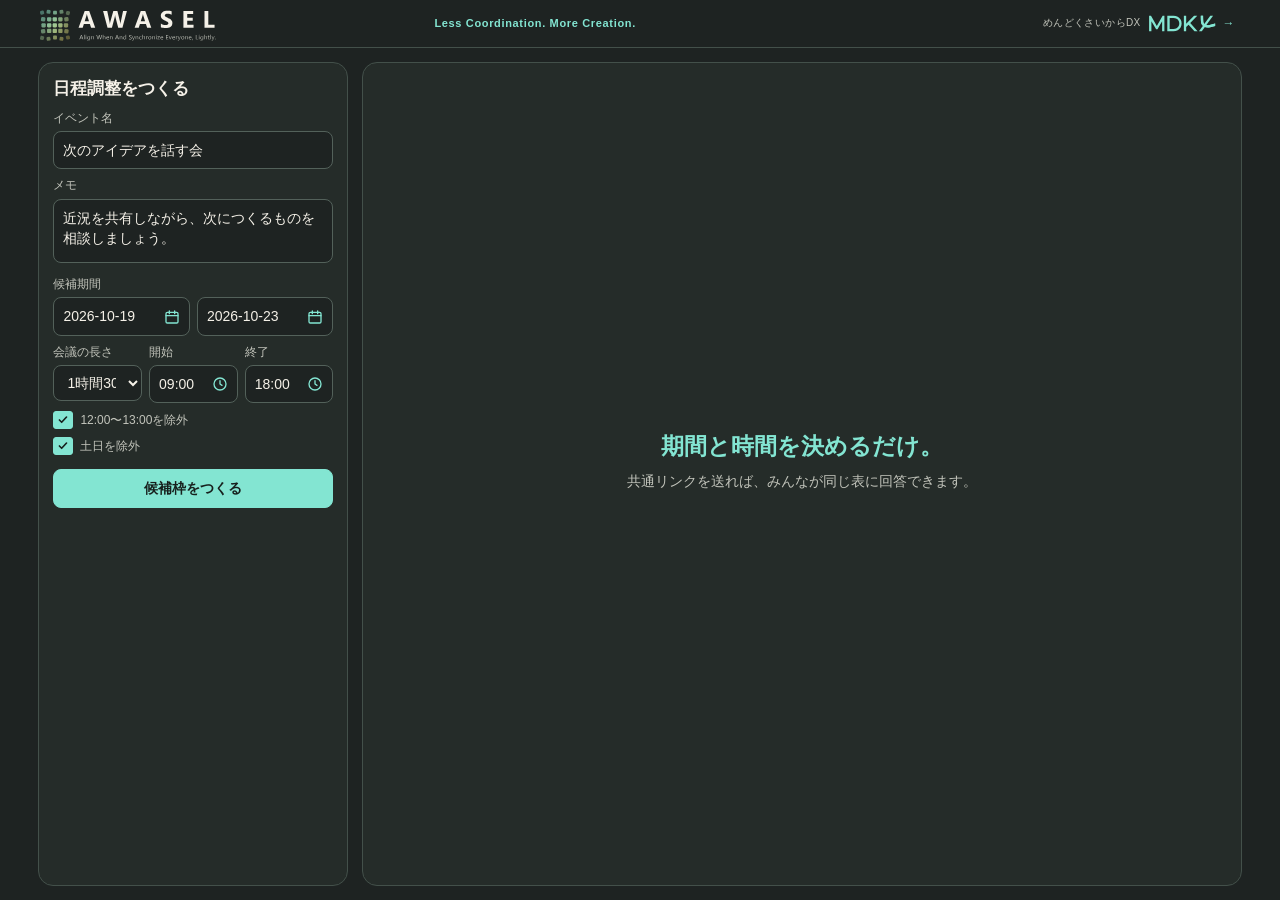
==== index.html @ 688225e0 "Respect iPhone Home Screen safe area" ====
<!doctype html>
<html lang="ja"><head><meta charset="utf-8"><meta name="viewport" content="width=device-width,initial-scale=1,viewport-fit=cover"><meta name="referrer" content="no-referrer"><meta name="theme-color" content="#1e2322"><meta name="apple-mobile-web-app-capable" content="yes"><meta name="apple-mobile-web-app-status-bar-style" content="black-translucent"><meta name="apple-mobile-web-app-title" content="AWASEL"><title>AWASEL | MDKΨ</title><link rel="icon" href="assets/awasel-icon.svg" type="image/svg+xml"><link rel="apple-touch-icon" sizes="180x180" href="assets/apple-touch-icon.png"><link rel="manifest" href="manifest.webmanifest"><link rel="stylesheet" href="styles.css?v=20261016-6"></head>
<body>
<header><button type="button" class="home-button" id="homeButton" aria-label="AWASEL ホームへ戻って新しい日程調整をつくる"><img class="brand-lockup" src="assets/awasel-lockup.svg" alt="AWASEL — Align When And Synchronize Everyone, Lightly."></button><span class="tagline">Less Coordination. More Creation.</span><a class="mdkx-link" href="about.html" aria-label="MDKΨの道具箱を見る"><span class="mdkx-word">めんどくさいからDX</span><span class="mdkx-mobile">道具箱</span><span class="brand-logo" role="img" aria-label="MDKΨ"></span><b aria-hidden="true">→</b></a></header>
<main>
  <aside class="panel">
    <form id="setupForm">
      <h1>日程調整をつくる</h1>
      <label for="title">イベント名</label><input id="title" value="次のアイデアを話す会" maxlength="80" required>
      <label for="memo">メモ</label><textarea id="memo" maxlength="500">近況を共有しながら、次につくるものを相談しましょう。</textarea>
      <label>候補期間</label><div class="row"><div class="picker-field"><input id="from" class="date-display" aria-label="開始日" type="text" inputmode="none" value="2026-10-19" required readonly aria-haspopup="dialog"><button type="button" class="picker-trigger calendar-trigger" data-picker="from" aria-label="開始日のカレンダーを開く"></button></div><div class="picker-field"><input id="to" class="date-display" aria-label="終了日" type="text" inputmode="none" value="2026-10-23" required readonly aria-haspopup="dialog"><button type="button" class="picker-trigger calendar-trigger" data-picker="to" aria-label="終了日のカレンダーを開く"></button></div></div>
      <div class="row"><div><label for="duration">会議の長さ</label><select id="duration"><option value="30">30分</option><option value="60">1時間</option><option value="90" selected>1時間30分</option><option value="120">2時間</option></select></div><div><label for="start">開始</label><div class="picker-field"><input id="start" class="time-display" type="text" inputmode="none" value="09:00" readonly aria-haspopup="dialog"><button type="button" class="picker-trigger clock-trigger" data-picker="start" aria-label="開始時刻の選択画面を開く"></button></div></div><div><label for="end">終了</label><div class="picker-field"><input id="end" class="time-display" type="text" inputmode="none" value="18:00" readonly aria-haspopup="dialog"><button type="button" class="picker-trigger clock-trigger" data-picker="end" aria-label="終了時刻の選択画面を開く"></button></div></div></div>
      <label class="check"><input type="checkbox" id="lunch" checked>12:00〜13:00を除外</label><label class="check"><input type="checkbox" id="weekday" checked>土日を除外</label>
      <button class="primary wide" type="submit">候補枠をつくる</button>
    </form>
    <section id="peoplePanel" hidden>
      <div class="side-head"><div><h2>参加者</h2><small id="answerCount"></small></div><button type="button" id="editEvent" class="icon-button icon-gear" aria-label="日程調整の設定" title="設定"></button></div>
      <div id="peopleList" class="people-list"></div><button type="button" id="newAnswer" class="wide">＋ 新しく回答する</button>
      <div id="slotDetail" class="slot-detail"><small>時間枠を押すと、みんなの回答を確認できます。</small></div>
    </section>
  </aside>
  <section class="panel workspace">
    <div id="emptyState" class="empty-state"><strong>期間と時間を決めるだけ。</strong><span>共通リンクを送れば、みんなが同じ表に回答できます。</span><section class="recent-block" id="recentBlock" hidden><h2>この端末の日程調整</h2><div id="recentEvents" class="recent-events"></div><small>作成したものと、共有リンクから開いたものが表示されます。</small></section></div>
    <div id="eventView" hidden>
      <div class="event-head"><div><h2 id="eventTitle"></h2><small id="eventPeriod"></small></div><div class="share-actions"><button type="button" id="copyLink" class="icon-button icon-link" aria-label="共有リンクをコピー" title="共有リンクをコピー"></button><button type="button" id="copyInvite" class="icon-button icon-mail" aria-label="招待文を開く" title="招待文を開く"></button></div></div>
      <div class="answer-form">
        <div class="row identity-row"><input id="name" maxlength="40" placeholder="あなたの名前" aria-label="回答者名"><input id="comment" maxlength="200" placeholder="ひとこと（任意）" aria-label="ひとこと"></div>
        <div class="calendar-pager" id="calendarPager"><button type="button" id="previousDays" aria-label="前の日程">←</button><strong id="dayPage"></strong><button type="button" id="nextDays" aria-label="次の日程">→</button></div>
        <div class="calendar"><div class="grid" id="grid"></div></div>
        <div class="legend"><span><i class="ok"></i>○ 参加できる</span><span><i class="maybe"></i>△ 調整できる</span><span><i></i>× 難しい</span><small>タップ：○→△→×　なぞる：始めた状態を広げる</small></div>
        <div class="actions"><button type="button" id="selectAll">すべて○</button><button type="button" id="clearAll">すべて×</button><span id="selectedCount">○0　△0</span><button class="primary" type="button" id="saveAnswer">回答する</button></div>
      </div>
    </div><p id="notice" role="status"></p>
  </section>
</main>
<div class="modal" id="dateModal" hidden><section class="date-picker-panel" role="dialog" aria-modal="true" aria-labelledby="datePickerTitle"><div class="modal-head"><div><h2 id="datePickerTitle">候補期間を選ぶ</h2><small class="date-hint">開始日から終了日までなぞる（最大10日間）</small></div><button type="button" id="cancelDate" aria-label="閉じる">×</button></div><div class="date-nav"><button type="button" id="previousMonth" aria-label="前の月">←</button><strong id="dateMonth"></strong><button type="button" id="nextMonth" aria-label="次の月">→</button></div><div class="weekday-row" aria-hidden="true"><span>日</span><span>月</span><span>火</span><span>水</span><span>木</span><span>金</span><span>土</span></div><div class="date-picker-grid" id="datePickerGrid"></div></section></div>
<div class="modal" id="timeModal" hidden><section class="time-picker-panel" role="dialog" aria-modal="true" aria-labelledby="timePickerTitle"><div class="modal-head"><h2 id="timePickerTitle"></h2><button type="button" id="cancelTime" aria-label="閉じる">×</button></div><div class="time-select-row"><select id="timeHour" aria-label="時"></select><span>:</span><select id="timeMinute" aria-label="分"><option value="00">00</option><option value="15">15</option><option value="30">30</option><option value="45">45</option></select></div><button type="button" class="primary wide" id="applyTime"></button></section></div>
<div class="modal" id="textModal" hidden><section role="dialog" aria-modal="true" aria-labelledby="modalTitle"><div class="modal-head"><div><small>コピーしてお使いください</small><h2 id="modalTitle"></h2></div><button type="button" id="closeModal" aria-label="閉じる">×</button></div><pre id="modalBody"></pre><button type="button" class="primary wide" id="copyText">文面をコピー</button><small id="modalNote"></small></section></div>
<div class="modal" id="deleteModal" hidden><section class="delete-panel" role="dialog" aria-modal="true" aria-labelledby="deleteTitle"><div class="modal-head"><h2 id="deleteTitle">日程調整を削除</h2><button type="button" id="closeDelete" aria-label="閉じる">×</button></div><p id="deleteMessage"></p><small>この端末に保存されたデータが削除されます。</small><div class="delete-actions"><button type="button" id="cancelDelete">キャンセル</button><button type="button" class="danger" id="confirmDelete">削除する</button></div></section></div>
<script src="app.js?v=20261016-5"></script></body></html>
---- styles.css ----
:root{--bg:#1e2322;--panel:#252c29;--ink:#f5f1e8;--muted:#c2c4bb;--mint:#83e5d2;--yellow:#c4a445;--line:#43504a;color-scheme:dark}*{box-sizing:border-box}[hidden]{display:none!important}html,body{height:100%;overflow:hidden}body{margin:0;background:var(--bg);color:var(--ink);font:14px/1.45 "Segoe UI",Meiryo,sans-serif}header{height:48px;display:flex;align-items:center;gap:16px;padding:10px 3vw;border-bottom:1px solid var(--line)}.brand-logo{width:82px;height:24px;background:var(--mint);-webkit-mask:url("assets/mdkx-logo.svg") center/contain no-repeat;mask:url("assets/mdkx-logo.svg") center/contain no-repeat}header strong{font-size:14px}main{height:calc(100% - 48px);display:grid;grid-template-columns:minmax(250px,310px) minmax(0,1fr);gap:14px;max-width:1500px;margin:auto;padding:14px 3vw}.panel{min-height:0;overflow:hidden;background:var(--panel);border:1px solid var(--line);border-radius:15px;padding:14px}aside{overflow-y:auto}.workspace{display:flex;flex-direction:column}h1,h2{margin:0;font-size:17px}label{display:block;margin:8px 0 4px;color:var(--muted);font-size:12px}input,textarea,select,button{font:inherit}input,textarea,select{width:100%;min-width:0;padding:8px 9px;color:var(--ink);background:var(--bg);border:1px solid #53615a;border-radius:8px}textarea{height:64px;resize:none}.row{display:flex;gap:7px}.row>*{flex:1;min-width:0}.check{display:flex;align-items:center;gap:7px}.check input{width:auto}button{cursor:pointer;padding:8px 11px;color:var(--ink);background:transparent;border:1px solid #53615a;border-radius:8px}button:hover{border-color:var(--mint)}button:disabled{cursor:not-allowed;opacity:.45}.primary{color:#17201d;background:var(--mint);border-color:var(--mint);font-weight:700}.wide{width:100%;margin-top:10px}.date-display,.time-display{color-scheme:dark}:focus-visible{outline:3px solid var(--ink);outline-offset:2px}.empty-state{display:grid;place-content:center;gap:8px;height:100%;text-align:center}.empty-state strong{font-size:23px;color:var(--mint)}.empty-state span{color:var(--muted)}#eventView{display:flex;flex:1;min-height:0;flex-direction:column}.event-head,.side-head,.actions,.modal-head{display:flex;align-items:center;justify-content:space-between;gap:8px}.event-head{margin-bottom:9px}.event-head small,.side-head small,#modalNote{color:var(--muted)}.share-actions{display:flex;gap:6px}.answer-form{display:flex;flex:1;min-height:0;flex-direction:column}.identity-row{max-width:650px;margin-bottom:7px}.calendar{min-height:0;overflow-y:auto;overflow-x:hidden;flex:1}.grid{display:grid;gap:6px;touch-action:none}.day{text-align:center;padding:6px 2px;border-bottom:1px solid var(--line);font-size:12px;font-weight:700}.slot{position:relative;min-height:46px;padding:5px 2px;text-align:center;background:var(--heat,#303b35);border-color:#4b5c52}.slot::after{content:"";position:absolute;left:5px;right:5px;bottom:3px;height:4px;border-radius:4px;background:var(--mix,#39423e)}.slot.selected{color:#17201d;background:var(--mint)!important}.slot.tentative{background:rgba(196,164,69,.45)!important;border-color:var(--yellow)}.slot em{display:block;font-size:10px;font-style:normal;opacity:.75}.slot b{position:absolute;right:4px;top:2px;font-size:9px}.calendar-pager{display:none;align-items:center;justify-content:center;gap:8px;margin-bottom:6px}.legend{display:flex;align-items:center;gap:10px;flex-wrap:wrap;padding:7px 0;color:var(--muted);font-size:11px}.legend span{display:flex;align-items:center;gap:4px}.legend i{width:13px;height:8px;border-radius:2px;background:#39423e}.legend i.ok{background:var(--mint)}.legend i.maybe{background:var(--yellow)}.actions{padding-top:7px;border-top:1px solid var(--line)}#notice{min-height:21px;margin:6px 0 0;color:var(--mint)}.people-list{display:grid;gap:6px;margin:10px 0}.person{display:grid;grid-template-columns:minmax(0,1fr) auto;gap:5px}.person-edit{text-align:left}.person-edit small{display:block;color:var(--muted)}.person-delete{padding-inline:9px;color:#d7a2a2}.slot-detail{margin-top:10px;padding:10px;background:var(--bg);border:1px solid var(--line);border-radius:9px}.slot-detail h3{margin:0 0 7px;font-size:13px}.answer-line{display:flex;justify-content:space-between;padding:3px 0;border-bottom:1px solid #303735}.ok-text{color:var(--mint)}.maybe-text{color:#e0c66c}.confirm{width:100%;margin-top:8px}.modal{position:fixed;inset:0;z-index:10;display:flex;align-items:center;justify-content:center;padding:16px;background:rgba(10,12,11,.8)}.modal[hidden]{display:none}.modal section{width:min(620px,100%);max-height:90vh;overflow:auto;padding:17px;background:var(--panel);border:1px solid var(--line);border-radius:14px}.modal-head h2{margin-top:2px}.modal pre{white-space:pre-wrap;font:13px/1.7 inherit;overflow-wrap:anywhere}
@media(pointer:coarse){button,.slot,input,select{min-height:44px}}@media(max-width:900px){main{grid-template-columns:1fr;grid-template-rows:minmax(130px,24vh) minmax(0,1fr);padding:10px;gap:10px}body:not(.created) main{grid-template-rows:minmax(0,1fr)}body:not(.created) .workspace{display:none}header{padding-inline:14px}aside,.workspace{padding:12px}.share-actions{display:none}.identity-row{flex-direction:column}.legend small{display:none}.actions{display:grid;grid-template-columns:1fr 1fr}.actions .primary{grid-column:2}.slot-detail{display:none}.browsing .slot-detail{display:block}}

header{gap:16px;padding-block:3px}.home-button{display:flex;align-items:center;padding:0;background:transparent;border:0;border-radius:7px}.home-button:hover{filter:brightness(1.12)}.brand-lockup{display:block;width:380px;height:42px;object-fit:contain;object-position:left center}.tagline{color:var(--mint);font-size:11px;font-weight:600;letter-spacing:.06em;white-space:nowrap}.brand-logo{margin-left:auto;width:68px;height:21px}
@media(max-width:900px){header{gap:8px}.brand-lockup{width:min(285px,calc(100vw - 82px));height:41px}.tagline{display:none}.brand-logo{width:50px}}

.date-display,.time-display{padding-right:36px;background-repeat:no-repeat;background-position:right 10px center;background-size:17px 17px}
.picker-field{position:relative;min-width:0}.picker-field input{padding-right:34px;background-image:none;font-variant-numeric:tabular-nums}.picker-field input::-webkit-calendar-picker-indicator{display:none;-webkit-appearance:none;appearance:none;width:0;height:0;margin:0;padding:0}.picker-trigger{position:absolute;z-index:2;right:4px;top:50%;width:28px;height:28px;min-height:0;padding:5px;transform:translateY(-50%);background-color:transparent;background-repeat:no-repeat;background-position:center;background-size:16px 16px;border:0}.picker-trigger:hover{background-color:rgba(131,229,210,.12)}.calendar-trigger{background-image:url("data:image/svg+xml,%3Csvg xmlns='http://www.w3.org/2000/svg' viewBox='0 0 24 24' fill='none' stroke='%2383e5d2' stroke-width='2' stroke-linecap='round' stroke-linejoin='round'%3E%3Crect x='3' y='5' width='18' height='16' rx='2'/%3E%3Cpath d='M16 3v4M8 3v4M3 10h18'/%3E%3C/svg%3E")}.clock-trigger{background-image:url("data:image/svg+xml,%3Csvg xmlns='http://www.w3.org/2000/svg' viewBox='0 0 24 24' fill='none' stroke='%2383e5d2' stroke-width='2' stroke-linecap='round' stroke-linejoin='round'%3E%3Ccircle cx='12' cy='12' r='9'/%3E%3Cpath d='M12 7v5l3 2'/%3E%3C/svg%3E")}
.picker-field input[readonly]{cursor:pointer}.time-picker-panel{max-width:260px}.time-picker-panel h2,.date-picker-panel h2{font-size:15px}.time-select-row{display:grid;grid-template-columns:1fr auto 1fr;align-items:center;gap:7px;margin:12px 0}.time-select-row select{padding:7px;text-align:center;font-size:16px;font-weight:700}.time-select-row span{font-size:18px;font-weight:700}.time-picker-panel .wide{margin-top:8px}.date-picker-panel{max-width:310px}.date-hint{display:block;margin-top:2px;color:var(--muted);font-size:10px}.date-nav{display:grid;grid-template-columns:34px 1fr 34px;align-items:center;gap:7px;margin:10px 0 6px}.date-nav strong{text-align:center;font-size:14px}.date-nav button{padding:5px}.weekday-row,.date-picker-grid{display:grid;grid-template-columns:repeat(7,1fr);gap:3px;text-align:center}.weekday-row{margin-bottom:3px;color:var(--muted);font-size:10px}.weekday-row span:first-child{color:#d9a878}.weekday-row span:last-child{color:#8fc9df}.date-picker-grid{touch-action:none;user-select:none}.date-picker-grid button{min-width:0;min-height:31px;padding:4px;border:0;font-size:12px}.date-picker-grid button:hover{background:rgba(131,229,210,.14)}.date-picker-grid button.range-date{background:rgba(131,229,210,.2)}.date-picker-grid button.selected-date{color:#17201d;background:var(--mint);font-weight:800}.date-picker-grid button.today{box-shadow:inset 0 0 0 1px var(--yellow)}.date-picker-grid .blank{min-height:31px}.recent-block{width:min(560px,100%);margin-top:18px;padding-top:14px;border-top:1px solid var(--line);text-align:left}.recent-block h2{margin-bottom:8px}.recent-block>small{display:block;margin-top:7px;color:var(--muted);font-size:10px}.recent-events{display:grid;grid-template-columns:repeat(2,minmax(0,1fr));gap:7px}.recent-item{display:grid;grid-template-columns:minmax(0,1fr) auto;gap:4px}.recent-event{text-align:left}.recent-event strong,.recent-event small{display:block;overflow:hidden;text-overflow:ellipsis;white-space:nowrap}.recent-event strong{font-size:18px}.recent-event small{color:var(--muted);font-size:10px}.icon-button{--icon:none;display:inline-grid;place-items:center;width:36px;height:36px;min-height:0;padding:8px;color:var(--mint)}.icon-button::before{content:"";width:18px;height:18px;background:currentColor;-webkit-mask:var(--icon) center/contain no-repeat;mask:var(--icon) center/contain no-repeat}.icon-gear{--icon:url("data:image/svg+xml,%3Csvg xmlns='http://www.w3.org/2000/svg' viewBox='0 0 24 24'%3E%3Cpath fill='black' d='M10.3 2h3.4l.5 2.1a8 8 0 0 1 1.5.9l2-.7 1.7 2.9-1.6 1.4a8 8 0 0 1 0 1.8l1.6 1.4-1.7 2.9-2-.7a8 8 0 0 1-1.5.9l-.5 2.1h-3.4l-.5-2.1a8 8 0 0 1-1.5-.9l-2 .7-1.7-2.9 1.6-1.4a8 8 0 0 1 0-1.8L4.6 7.2l1.7-2.9 2 .7a8 8 0 0 1 1.5-.9L10.3 2Zm1.7 5a3 3 0 1 0 0 6 3 3 0 0 0 0-6Z'/%3E%3C/svg%3E")}.icon-link{--icon:url("data:image/svg+xml,%3Csvg xmlns='http://www.w3.org/2000/svg' viewBox='0 0 24 24'%3E%3Cpath fill='black' d='M9.6 15.8 8.2 17.2a4 4 0 0 1-5.7-5.7l3-3a4 4 0 0 1 5.7 0l.8.8-1.8 1.8-.8-.8a1.5 1.5 0 0 0-2.1 0l-3 3a1.5 1.5 0 1 0 2.1 2.1L7.8 14l1.8 1.8Zm4.8-7.6 1.4-1.4a4 4 0 1 1 5.7 5.7l-3 3a4 4 0 0 1-5.7 0l-.8-.8 1.8-1.8.8.8a1.5 1.5 0 0 0 2.1 0l3-3a1.5 1.5 0 1 0-2.1-2.1L16.2 10l-1.8-1.8Zm-6 5.1 6.9-6.9 1.8 1.8-6.9 6.9-1.8-1.8Z'/%3E%3C/svg%3E")}.icon-mail{--icon:url("data:image/svg+xml,%3Csvg xmlns='http://www.w3.org/2000/svg' viewBox='0 0 24 24'%3E%3Cpath fill='black' d='M3 4h18a2 2 0 0 1 2 2v12a2 2 0 0 1-2 2H3a2 2 0 0 1-2-2V6a2 2 0 0 1 2-2Zm9 8.2L19.7 7H4.3l7.7 5.2ZM3.5 17.5h17V9.2L12 15 3.5 9.2v8.3Z'/%3E%3C/svg%3E")}.icon-trash{--icon:url("data:image/svg+xml,%3Csvg xmlns='http://www.w3.org/2000/svg' viewBox='0 0 24 24'%3E%3Cpath fill='black' d='M9 2h6l1 2h5v3H3V4h5l1-2Zm-4 7h14l-1 13H6L5 9Zm4 2v8h2v-8H9Zm4 0v8h2v-8h-2Z'/%3E%3C/svg%3E")}.recent-delete,.person-delete{color:#d7a2a2}.delete-panel{max-width:390px}.delete-panel p{margin:18px 0 5px;font-weight:700}.delete-panel>small{color:var(--muted)}.delete-actions{display:grid;grid-template-columns:1fr 1fr;gap:8px;margin-top:18px}.danger{color:#fff;background:#9b4848;border-color:#9b4848;font-weight:700}


.icon-button.copied{color:var(--ink);background:rgba(131,229,210,.15)}
.check input{width:15px;height:15px;flex:0 0 15px;margin:0;appearance:none;border:1px solid #60736a;border-radius:3px;background:var(--bg);cursor:pointer}
.check input:checked{border-color:var(--mint);background:var(--mint) url("data:image/svg+xml,%3Csvg xmlns='http://www.w3.org/2000/svg' viewBox='0 0 16 16'%3E%3Cpath fill='none' stroke='%2317201d' stroke-width='2.2' stroke-linecap='round' stroke-linejoin='round' d='m3.2 8 3 3 6.5-7'/%3E%3C/svg%3E") center/12px 12px no-repeat}
.check input:focus-visible{outline:2px solid var(--ink);outline-offset:2px}
.mdkx-link{display:flex;align-items:center;gap:7px;margin-left:auto;padding:4px 7px;color:var(--muted);border-radius:7px;text-decoration:none;white-space:nowrap}
.mdkx-link>span:first-child{font-size:10px;letter-spacing:.04em}
.mdkx-link b{color:var(--mint);font-size:12px}
.mdkx-link:hover,.mdkx-link:focus-visible{color:var(--ink);background:rgba(131,229,210,.1);outline:none}
.mdkx-link:hover .brand-logo{filter:brightness(1.15)}
.mdkx-link .brand-logo{margin-left:0}
.mdkx-mobile{display:none}
@media(max-width:900px){.mdkx-link .mdkx-word{display:none}.mdkx-link .mdkx-mobile,.mdkx-link b{display:block}.mdkx-link{gap:5px;padding:4px}.mdkx-link .brand-logo{width:44px}}

/* iPhone / iPad touch and dynamic viewport fixes */
html{height:100%;overflow:hidden}
body{height:100%;height:100dvh;min-height:100svh;overflow:hidden}
main{height:calc(100% - 48px);height:calc(100dvh - 48px)}
aside,.calendar{-webkit-overflow-scrolling:touch;overscroll-behavior:contain}
.grid{touch-action:pan-y;-webkit-user-select:none;user-select:none;-webkit-touch-callout:none}
.grid.dragging{touch-action:none}
.slot,.date-picker-grid,.date-picker-grid button{-webkit-user-select:none;user-select:none;-webkit-touch-callout:none}
.date-picker-grid{touch-action:none}
.modal{padding:max(12px,env(safe-area-inset-top)) max(12px,env(safe-area-inset-right)) max(12px,env(safe-area-inset-bottom)) max(12px,env(safe-area-inset-left))}
.modal section{max-height:calc(100dvh - 24px)}
@media(max-width:900px){main{padding:10px max(10px,env(safe-area-inset-right)) max(10px,env(safe-area-inset-bottom)) max(10px,env(safe-area-inset-left))}.panel{min-height:0}body:not(.created) aside{height:100%}.created main{grid-template-rows:minmax(112px,22dvh) minmax(0,1fr)}.workspace,.answer-form,.calendar{min-height:0}.calendar{padding-bottom:max(2px,env(safe-area-inset-bottom))}}

/* Keep the app header below the iPhone status bar in Home Screen mode. */
:root{--app-header-height:calc(48px + env(safe-area-inset-top))}
header{height:var(--app-header-height);padding-top:calc(3px + env(safe-area-inset-top));padding-bottom:3px}
main{height:calc(100% - var(--app-header-height));height:calc(100dvh - var(--app-header-height))}
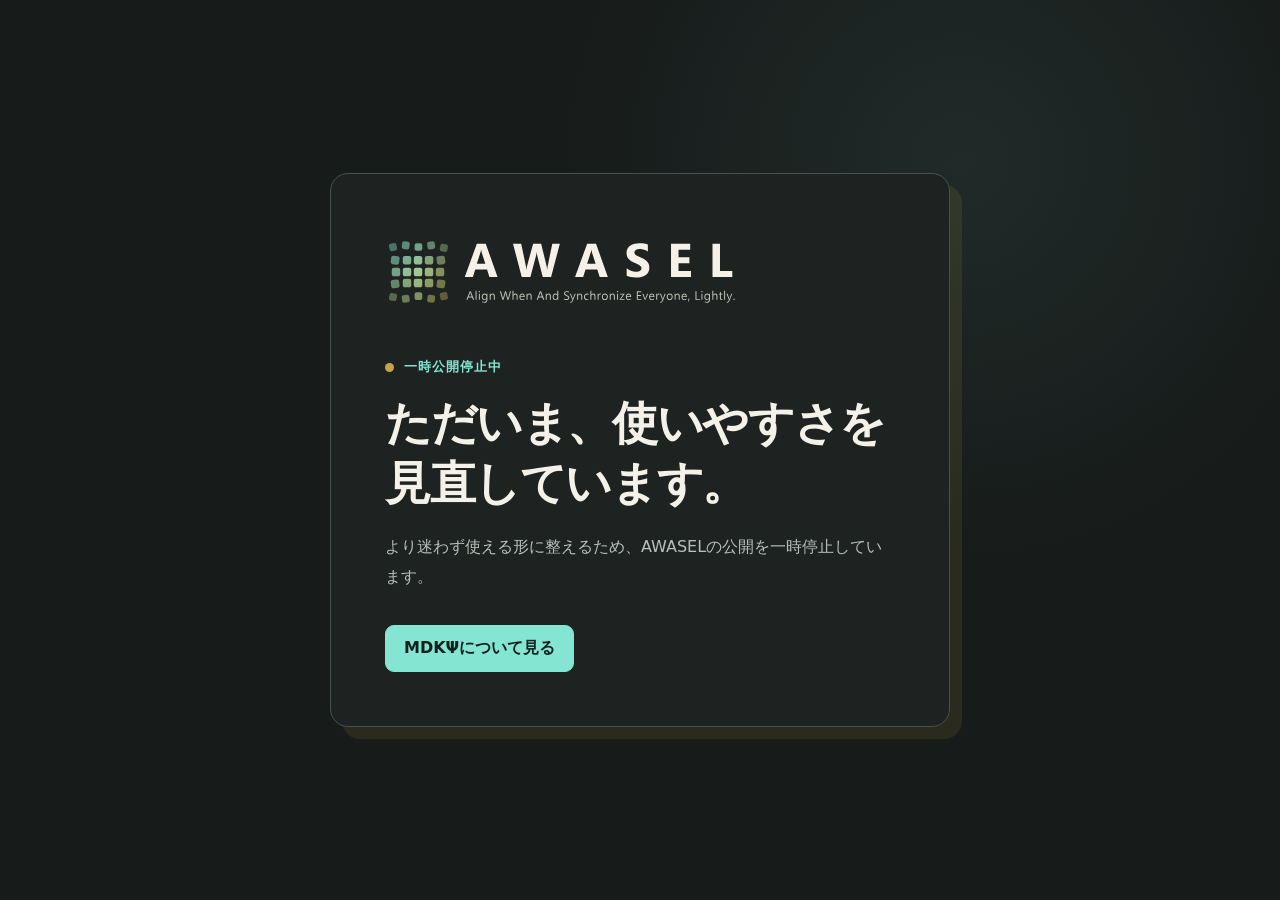
==== commit 40a81ad5: "Temporarily pause AWASEL public app" ====
--- a/index.html
+++ b/index.html
@@ -1,40 +1,32 @@
 <!doctype html>
-<html lang="ja"><head><meta charset="utf-8"><meta name="viewport" content="width=device-width,initial-scale=1,viewport-fit=cover"><meta name="referrer" content="no-referrer"><meta name="theme-color" content="#1e2322"><meta name="apple-mobile-web-app-capable" content="yes"><meta name="apple-mobile-web-app-status-bar-style" content="black-translucent"><meta name="apple-mobile-web-app-title" content="AWASEL"><title>AWASEL | MDKΨ</title><link rel="icon" href="assets/awasel-icon.svg" type="image/svg+xml"><link rel="apple-touch-icon" sizes="180x180" href="assets/apple-touch-icon.png"><link rel="manifest" href="manifest.webmanifest"><link rel="stylesheet" href="styles.css?v=20261016-6"></head>
-<body>
-<header><button type="button" class="home-button" id="homeButton" aria-label="AWASEL ホームへ戻って新しい日程調整をつくる"><img class="brand-lockup" src="assets/awasel-lockup.svg" alt="AWASEL — Align When And Synchronize Everyone, Lightly."></button><span class="tagline">Less Coordination. More Creation.</span><a class="mdkx-link" href="about.html" aria-label="MDKΨの道具箱を見る"><span class="mdkx-word">めんどくさいからDX</span><span class="mdkx-mobile">道具箱</span><span class="brand-logo" role="img" aria-label="MDKΨ"></span><b aria-hidden="true">→</b></a></header>
-<main>
-  <aside class="panel">
-    <form id="setupForm">
-      <h1>日程調整をつくる</h1>
-      <label for="title">イベント名</label><input id="title" value="次のアイデアを話す会" maxlength="80" required>
-      <label for="memo">メモ</label><textarea id="memo" maxlength="500">近況を共有しながら、次につくるものを相談しましょう。</textarea>
-      <label>候補期間</label><div class="row"><div class="picker-field"><input id="from" class="date-display" aria-label="開始日" type="text" inputmode="none" value="2026-10-19" required readonly aria-haspopup="dialog"><button type="button" class="picker-trigger calendar-trigger" data-picker="from" aria-label="開始日のカレンダーを開く"></button></div><div class="picker-field"><input id="to" class="date-display" aria-label="終了日" type="text" inputmode="none" value="2026-10-23" required readonly aria-haspopup="dialog"><button type="button" class="picker-trigger calendar-trigger" data-picker="to" aria-label="終了日のカレンダーを開く"></button></div></div>
-      <div class="row"><div><label for="duration">会議の長さ</label><select id="duration"><option value="30">30分</option><option value="60">1時間</option><option value="90" selected>1時間30分</option><option value="120">2時間</option></select></div><div><label for="start">開始</label><div class="picker-field"><input id="start" class="time-display" type="text" inputmode="none" value="09:00" readonly aria-haspopup="dialog"><button type="button" class="picker-trigger clock-trigger" data-picker="start" aria-label="開始時刻の選択画面を開く"></button></div></div><div><label for="end">終了</label><div class="picker-field"><input id="end" class="time-display" type="text" inputmode="none" value="18:00" readonly aria-haspopup="dialog"><button type="button" class="picker-trigger clock-trigger" data-picker="end" aria-label="終了時刻の選択画面を開く"></button></div></div></div>
-      <label class="check"><input type="checkbox" id="lunch" checked>12:00〜13:00を除外</label><label class="check"><input type="checkbox" id="weekday" checked>土日を除外</label>
-      <button class="primary wide" type="submit">候補枠をつくる</button>
-    </form>
-    <section id="peoplePanel" hidden>
-      <div class="side-head"><div><h2>参加者</h2><small id="answerCount"></small></div><button type="button" id="editEvent" class="icon-button icon-gear" aria-label="日程調整の設定" title="設定"></button></div>
-      <div id="peopleList" class="people-list"></div><button type="button" id="newAnswer" class="wide">＋ 新しく回答する</button>
-      <div id="slotDetail" class="slot-detail"><small>時間枠を押すと、みんなの回答を確認できます。</small></div>
-    </section>
-  </aside>
-  <section class="panel workspace">
-    <div id="emptyState" class="empty-state"><strong>期間と時間を決めるだけ。</strong><span>共通リンクを送れば、みんなが同じ表に回答できます。</span><section class="recent-block" id="recentBlock" hidden><h2>この端末の日程調整</h2><div id="recentEvents" class="recent-events"></div><small>作成したものと、共有リンクから開いたものが表示されます。</small></section></div>
-    <div id="eventView" hidden>
-      <div class="event-head"><div><h2 id="eventTitle"></h2><small id="eventPeriod"></small></div><div class="share-actions"><button type="button" id="copyLink" class="icon-button icon-link" aria-label="共有リンクをコピー" title="共有リンクをコピー"></button><button type="button" id="copyInvite" class="icon-button icon-mail" aria-label="招待文を開く" title="招待文を開く"></button></div></div>
-      <div class="answer-form">
-        <div class="row identity-row"><input id="name" maxlength="40" placeholder="あなたの名前" aria-label="回答者名"><input id="comment" maxlength="200" placeholder="ひとこと（任意）" aria-label="ひとこと"></div>
-        <div class="calendar-pager" id="calendarPager"><button type="button" id="previousDays" aria-label="前の日程">←</button><strong id="dayPage"></strong><button type="button" id="nextDays" aria-label="次の日程">→</button></div>
-        <div class="calendar"><div class="grid" id="grid"></div></div>
-        <div class="legend"><span><i class="ok"></i>○ 参加できる</span><span><i class="maybe"></i>△ 調整できる</span><span><i></i>× 難しい</span><small>タップ：○→△→×　なぞる：始めた状態を広げる</small></div>
-        <div class="actions"><button type="button" id="selectAll">すべて○</button><button type="button" id="clearAll">すべて×</button><span id="selectedCount">○0　△0</span><button class="primary" type="button" id="saveAnswer">回答する</button></div>
-      </div>
-    </div><p id="notice" role="status"></p>
-  </section>
-</main>
-<div class="modal" id="dateModal" hidden><section class="date-picker-panel" role="dialog" aria-modal="true" aria-labelledby="datePickerTitle"><div class="modal-head"><div><h2 id="datePickerTitle">候補期間を選ぶ</h2><small class="date-hint">開始日から終了日までなぞる（最大10日間）</small></div><button type="button" id="cancelDate" aria-label="閉じる">×</button></div><div class="date-nav"><button type="button" id="previousMonth" aria-label="前の月">←</button><strong id="dateMonth"></strong><button type="button" id="nextMonth" aria-label="次の月">→</button></div><div class="weekday-row" aria-hidden="true"><span>日</span><span>月</span><span>火</span><span>水</span><span>木</span><span>金</span><span>土</span></div><div class="date-picker-grid" id="datePickerGrid"></div></section></div>
-<div class="modal" id="timeModal" hidden><section class="time-picker-panel" role="dialog" aria-modal="true" aria-labelledby="timePickerTitle"><div class="modal-head"><h2 id="timePickerTitle"></h2><button type="button" id="cancelTime" aria-label="閉じる">×</button></div><div class="time-select-row"><select id="timeHour" aria-label="時"></select><span>:</span><select id="timeMinute" aria-label="分"><option value="00">00</option><option value="15">15</option><option value="30">30</option><option value="45">45</option></select></div><button type="button" class="primary wide" id="applyTime"></button></section></div>
-<div class="modal" id="textModal" hidden><section role="dialog" aria-modal="true" aria-labelledby="modalTitle"><div class="modal-head"><div><small>コピーしてお使いください</small><h2 id="modalTitle"></h2></div><button type="button" id="closeModal" aria-label="閉じる">×</button></div><pre id="modalBody"></pre><button type="button" class="primary wide" id="copyText">文面をコピー</button><small id="modalNote"></small></section></div>
-<div class="modal" id="deleteModal" hidden><section class="delete-panel" role="dialog" aria-modal="true" aria-labelledby="deleteTitle"><div class="modal-head"><h2 id="deleteTitle">日程調整を削除</h2><button type="button" id="closeDelete" aria-label="閉じる">×</button></div><p id="deleteMessage"></p><small>この端末に保存されたデータが削除されます。</small><div class="delete-actions"><button type="button" id="cancelDelete">キャンセル</button><button type="button" class="danger" id="confirmDelete">削除する</button></div></section></div>
-<script src="app.js?v=20261016-5"></script></body></html>
+<html lang="ja">
+  <head>
+    <meta charset="utf-8" />
+    <meta name="viewport" content="width=device-width,initial-scale=1,viewport-fit=cover" />
+    <meta name="theme-color" content="#1e2322" />
+    <title>AWASEL｜ただいま調整中です</title>
+    <link rel="icon" href="assets/awasel-icon.svg" type="image/svg+xml" />
+    <link rel="apple-touch-icon" sizes="180x180" href="assets/apple-touch-icon.png" />
+    <style>
+      :root{color-scheme:dark;--bg:#171b1a;--panel:#1e2322;--line:#45534f;--text:#f4f1e9;--muted:#b8bfba;--mint:#83e5d2;--yellow:#c4a445}
+      *{box-sizing:border-box}
+      body{min-height:100svh;margin:0;padding:max(24px,env(safe-area-inset-top)) 20px max(24px,env(safe-area-inset-bottom));display:grid;place-items:center;color:var(--text);background:radial-gradient(circle at 75% 18%,rgba(131,229,210,.08),transparent 25rem),var(--bg);font-family:"Hiragino Kaku Gothic ProN","Yu Gothic",Meiryo,system-ui,sans-serif}
+      main{width:min(100%,620px);padding:clamp(28px,7vw,54px);border:1px solid var(--line);border-radius:18px;background:var(--panel);box-shadow:12px 12px 0 rgba(196,164,69,.11)}
+      img{display:block;width:min(100%,360px);height:auto;margin:0 0 44px}
+      .status{display:flex;align-items:center;gap:10px;margin:0 0 14px;color:var(--mint);font-size:13px;font-weight:800;letter-spacing:.08em}
+      .status::before{content:"";width:9px;height:9px;border-radius:50%;background:var(--yellow)}
+      h1{margin:0 0 18px;font-size:clamp(30px,7vw,46px);line-height:1.3;letter-spacing:-.03em}
+      p{margin:0;color:var(--muted);font-size:16px;line-height:1.9}
+      a{display:inline-flex;margin-top:32px;padding:12px 18px;border:1px solid var(--mint);border-radius:9px;color:#10201c;background:var(--mint);font-weight:800;text-decoration:none}
+    </style>
+  </head>
+  <body>
+    <main>
+      <img src="assets/awasel-lockup.svg" alt="AWASEL" />
+      <p class="status">一時公開停止中</p>
+      <h1>ただいま、使いやすさを見直しています。</h1>
+      <p>より迷わず使える形に整えるため、AWASELの公開を一時停止しています。</p>
+      <a href="about-v2.html">MDKΨについて見る</a>
+    </main>
+  </body>
+</html>
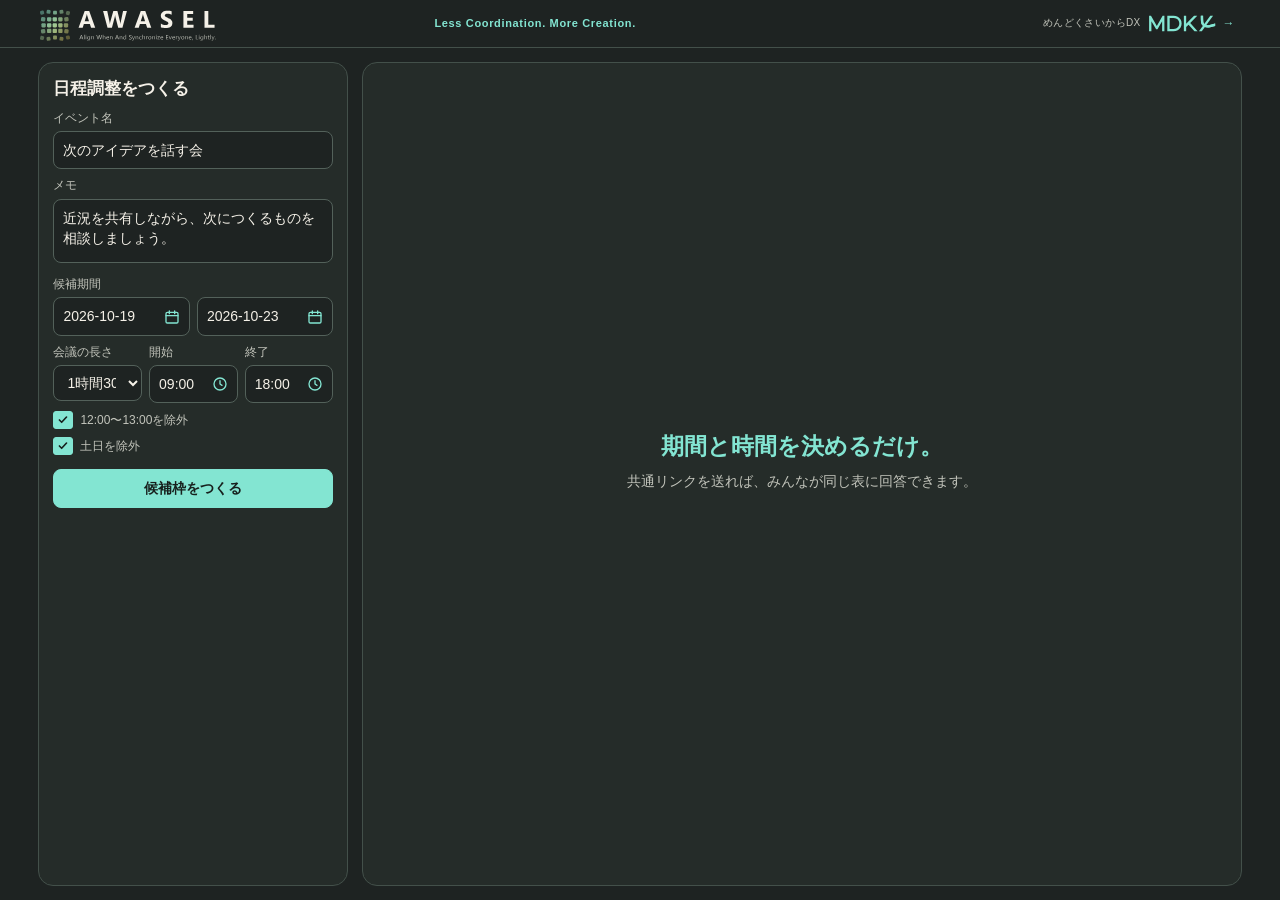
==== commit 1fbeedd6: "Restore AWASEL and retire legacy landing page" ====
--- a/index.html
+++ b/index.html
@@ -1,32 +1,40 @@
 <!doctype html>
-<html lang="ja">
-  <head>
-    <meta charset="utf-8" />
-    <meta name="viewport" content="width=device-width,initial-scale=1,viewport-fit=cover" />
-    <meta name="theme-color" content="#1e2322" />
-    <title>AWASEL｜ただいま調整中です</title>
-    <link rel="icon" href="assets/awasel-icon.svg" type="image/svg+xml" />
-    <link rel="apple-touch-icon" sizes="180x180" href="assets/apple-touch-icon.png" />
-    <style>
-      :root{color-scheme:dark;--bg:#171b1a;--panel:#1e2322;--line:#45534f;--text:#f4f1e9;--muted:#b8bfba;--mint:#83e5d2;--yellow:#c4a445}
-      *{box-sizing:border-box}
-      body{min-height:100svh;margin:0;padding:max(24px,env(safe-area-inset-top)) 20px max(24px,env(safe-area-inset-bottom));display:grid;place-items:center;color:var(--text);background:radial-gradient(circle at 75% 18%,rgba(131,229,210,.08),transparent 25rem),var(--bg);font-family:"Hiragino Kaku Gothic ProN","Yu Gothic",Meiryo,system-ui,sans-serif}
-      main{width:min(100%,620px);padding:clamp(28px,7vw,54px);border:1px solid var(--line);border-radius:18px;background:var(--panel);box-shadow:12px 12px 0 rgba(196,164,69,.11)}
-      img{display:block;width:min(100%,360px);height:auto;margin:0 0 44px}
-      .status{display:flex;align-items:center;gap:10px;margin:0 0 14px;color:var(--mint);font-size:13px;font-weight:800;letter-spacing:.08em}
-      .status::before{content:"";width:9px;height:9px;border-radius:50%;background:var(--yellow)}
-      h1{margin:0 0 18px;font-size:clamp(30px,7vw,46px);line-height:1.3;letter-spacing:-.03em}
-      p{margin:0;color:var(--muted);font-size:16px;line-height:1.9}
-      a{display:inline-flex;margin-top:32px;padding:12px 18px;border:1px solid var(--mint);border-radius:9px;color:#10201c;background:var(--mint);font-weight:800;text-decoration:none}
-    </style>
-  </head>
-  <body>
-    <main>
-      <img src="assets/awasel-lockup.svg" alt="AWASEL" />
-      <p class="status">一時公開停止中</p>
-      <h1>ただいま、使いやすさを見直しています。</h1>
-      <p>より迷わず使える形に整えるため、AWASELの公開を一時停止しています。</p>
-      <a href="about-v2.html">MDKΨについて見る</a>
-    </main>
-  </body>
-</html>
+<html lang="ja"><head><meta charset="utf-8"><meta name="viewport" content="width=device-width,initial-scale=1,viewport-fit=cover"><meta name="referrer" content="no-referrer"><meta name="theme-color" content="#1e2322"><meta name="apple-mobile-web-app-capable" content="yes"><meta name="apple-mobile-web-app-status-bar-style" content="black-translucent"><meta name="apple-mobile-web-app-title" content="AWASEL"><title>AWASEL | MDKΨ</title><link rel="icon" href="assets/awasel-icon.svg" type="image/svg+xml"><link rel="apple-touch-icon" sizes="180x180" href="assets/apple-touch-icon.png"><link rel="manifest" href="manifest.webmanifest"><link rel="stylesheet" href="styles.css?v=20261016-7"></head>
+<body>
+<header><button type="button" class="home-button" id="homeButton" aria-label="AWASEL ホームへ戻って新しい日程調整をつくる"><img class="brand-lockup" src="assets/awasel-lockup.svg" alt="AWASEL — Align When And Synchronize Everyone, Lightly."></button><span class="tagline">Less Coordination. More Creation.</span><a class="mdkx-link" href="about-v2.html" aria-label="MDKΨについて見る"><span class="mdkx-word">めんどくさいからDX</span><span class="mdkx-mobile">道具箱</span><span class="brand-logo" role="img" aria-label="MDKΨ"></span><b aria-hidden="true">→</b></a></header>
+<main>
+  <aside class="panel">
+    <form id="setupForm">
+      <h1>日程調整をつくる</h1>
+      <label for="title">イベント名</label><input id="title" value="次のアイデアを話す会" maxlength="80" required>
+      <label for="memo">メモ</label><textarea id="memo" maxlength="500">近況を共有しながら、次につくるものを相談しましょう。</textarea>
+      <label>候補期間</label><div class="row"><div class="picker-field"><input id="from" class="date-display" aria-label="開始日" type="text" inputmode="none" value="2026-10-19" required readonly aria-haspopup="dialog"><button type="button" class="picker-trigger calendar-trigger" data-picker="from" aria-label="開始日のカレンダーを開く"></button></div><div class="picker-field"><input id="to" class="date-display" aria-label="終了日" type="text" inputmode="none" value="2026-10-23" required readonly aria-haspopup="dialog"><button type="button" class="picker-trigger calendar-trigger" data-picker="to" aria-label="終了日のカレンダーを開く"></button></div></div>
+      <div class="row"><div><label for="duration">会議の長さ</label><select id="duration"><option value="30">30分</option><option value="60">1時間</option><option value="90" selected>1時間30分</option><option value="120">2時間</option></select></div><div><label for="start">開始</label><div class="picker-field"><input id="start" class="time-display" type="text" inputmode="none" value="09:00" readonly aria-haspopup="dialog"><button type="button" class="picker-trigger clock-trigger" data-picker="start" aria-label="開始時刻の選択画面を開く"></button></div></div><div><label for="end">終了</label><div class="picker-field"><input id="end" class="time-display" type="text" inputmode="none" value="18:00" readonly aria-haspopup="dialog"><button type="button" class="picker-trigger clock-trigger" data-picker="end" aria-label="終了時刻の選択画面を開く"></button></div></div></div>
+      <label class="check"><input type="checkbox" id="lunch" checked>12:00〜13:00を除外</label><label class="check"><input type="checkbox" id="weekday" checked>土日を除外</label>
+      <button class="primary wide" type="submit">候補枠をつくる</button>
+    </form>
+    <section id="peoplePanel" hidden>
+      <div class="side-head"><div><h2>参加者</h2><small id="answerCount"></small></div><button type="button" id="editEvent" class="icon-button icon-gear" aria-label="日程調整の設定" title="設定"></button></div>
+      <div id="peopleList" class="people-list"></div><button type="button" id="newAnswer" class="wide">＋ 新しく回答する</button>
+      <div id="slotDetail" class="slot-detail"><small>時間枠を押すと、みんなの回答を確認できます。</small></div>
+    </section>
+  </aside>
+  <section class="panel workspace">
+    <div id="emptyState" class="empty-state"><strong>期間と時間を決めるだけ。</strong><span>共通リンクを送れば、みんなが同じ表に回答できます。</span><section class="recent-block" id="recentBlock" hidden><h2>この端末の日程調整</h2><div id="recentEvents" class="recent-events"></div><small>作成したものと、共有リンクから開いたものが表示されます。</small></section></div>
+    <div id="eventView" hidden>
+      <div class="event-head"><div><h2 id="eventTitle"></h2><small id="eventPeriod"></small></div><div class="share-actions"><button type="button" id="copyLink" class="icon-button icon-link" aria-label="共有リンクをコピー" title="共有リンクをコピー"></button><button type="button" id="copyInvite" class="icon-button icon-mail" aria-label="招待文を開く" title="招待文を開く"></button></div></div>
+      <div class="answer-form">
+        <div class="row identity-row"><input id="name" maxlength="40" placeholder="あなたの名前" aria-label="回答者名"><input id="comment" maxlength="200" placeholder="ひとこと（任意）" aria-label="ひとこと"></div>
+        <div class="calendar-pager" id="calendarPager"><button type="button" id="previousDays" aria-label="前の日程">←</button><strong id="dayPage"></strong><button type="button" id="nextDays" aria-label="次の日程">→</button></div>
+        <div class="calendar"><div class="grid" id="grid"></div></div>
+        <div class="legend"><span><i class="ok"></i>○ 参加できる</span><span><i class="maybe"></i>△ 調整できる</span><span><i></i>× 難しい</span><small>タップ：○→△→×　なぞる：始めた状態を広げる</small></div>
+        <div class="actions"><button type="button" id="selectAll">すべて○</button><button type="button" id="clearAll">すべて×</button><span id="selectedCount">○0　△0</span><button class="primary" type="button" id="saveAnswer">回答する</button></div>
+      </div>
+    </div><p id="notice" role="status"></p>
+  </section>
+</main>
+<div class="modal" id="dateModal" hidden><section class="date-picker-panel" role="dialog" aria-modal="true" aria-labelledby="datePickerTitle"><div class="modal-head"><div><h2 id="datePickerTitle">候補期間を選ぶ</h2><small class="date-hint">開始日から終了日までなぞる（最大10日間）</small></div><button type="button" id="cancelDate" aria-label="閉じる">×</button></div><div class="date-nav"><button type="button" id="previousMonth" aria-label="前の月">←</button><strong id="dateMonth"></strong><button type="button" id="nextMonth" aria-label="次の月">→</button></div><div class="weekday-row" aria-hidden="true"><span>日</span><span>月</span><span>火</span><span>水</span><span>木</span><span>金</span><span>土</span></div><div class="date-picker-grid" id="datePickerGrid"></div></section></div>
+<div class="modal" id="timeModal" hidden><section class="time-picker-panel" role="dialog" aria-modal="true" aria-labelledby="timePickerTitle"><div class="modal-head"><h2 id="timePickerTitle"></h2><button type="button" id="cancelTime" aria-label="閉じる">×</button></div><div class="time-select-row"><select id="timeHour" aria-label="時"></select><span>:</span><select id="timeMinute" aria-label="分"><option value="00">00</option><option value="15">15</option><option value="30">30</option><option value="45">45</option></select></div><button type="button" class="primary wide" id="applyTime"></button></section></div>
+<div class="modal" id="textModal" hidden><section role="dialog" aria-modal="true" aria-labelledby="modalTitle"><div class="modal-head"><div><small>コピーしてお使いください</small><h2 id="modalTitle"></h2></div><button type="button" id="closeModal" aria-label="閉じる">×</button></div><pre id="modalBody"></pre><button type="button" class="primary wide" id="copyText">文面をコピー</button><small id="modalNote"></small></section></div>
+<div class="modal" id="deleteModal" hidden><section class="delete-panel" role="dialog" aria-modal="true" aria-labelledby="deleteTitle"><div class="modal-head"><h2 id="deleteTitle">日程調整を削除</h2><button type="button" id="closeDelete" aria-label="閉じる">×</button></div><p id="deleteMessage"></p><small>この端末に保存されたデータが削除されます。</small><div class="delete-actions"><button type="button" id="cancelDelete">キャンセル</button><button type="button" class="danger" id="confirmDelete">削除する</button></div></section></div>
+<script src="app.js?v=20261016-8"></script></body></html>
--- a/styles.css
+++ b/styles.css
@@ -0,0 +1,81 @@
+:root{--bg:#1e2322;--panel:#252c29;--ink:#f5f1e8;--muted:#c2c4bb;--mint:#83e5d2;--yellow:#c4a445;--line:#43504a;color-scheme:dark}*{box-sizing:border-box}[hidden]{display:none!important}html,body{height:100%;overflow:hidden}body{margin:0;background:var(--bg);color:var(--ink);font:14px/1.45 "Segoe UI",Meiryo,sans-serif}header{height:48px;display:flex;align-items:center;gap:16px;padding:10px 3vw;border-bottom:1px solid var(--line)}.brand-logo{width:82px;height:24px;background:var(--mint);-webkit-mask:url("assets/mdkx-logo.svg") center/contain no-repeat;mask:url("assets/mdkx-logo.svg") center/contain no-repeat}header strong{font-size:14px}main{height:calc(100% - 48px);display:grid;grid-template-columns:minmax(250px,310px) minmax(0,1fr);gap:14px;max-width:1500px;margin:auto;padding:14px 3vw}.panel{min-height:0;overflow:hidden;background:var(--panel);border:1px solid var(--line);border-radius:15px;padding:14px}aside{overflow-y:auto}.workspace{display:flex;flex-direction:column}h1,h2{margin:0;font-size:17px}label{display:block;margin:8px 0 4px;color:var(--muted);font-size:12px}input,textarea,select,button{font:inherit}input,textarea,select{width:100%;min-width:0;padding:8px 9px;color:var(--ink);background:var(--bg);border:1px solid #53615a;border-radius:8px}textarea{height:64px;resize:none}.row{display:flex;gap:7px}.row>*{flex:1;min-width:0}.check{display:flex;align-items:center;gap:7px}.check input{width:auto}button{cursor:pointer;padding:8px 11px;color:var(--ink);background:transparent;border:1px solid #53615a;border-radius:8px}button:hover{border-color:var(--mint)}button:disabled{cursor:not-allowed;opacity:.45}.primary{color:#17201d;background:var(--mint);border-color:var(--mint);font-weight:700}.wide{width:100%;margin-top:10px}.date-display,.time-display{color-scheme:dark}:focus-visible{outline:3px solid var(--ink);outline-offset:2px}.empty-state{display:grid;place-content:center;gap:8px;height:100%;text-align:center}.empty-state strong{font-size:23px;color:var(--mint)}.empty-state span{color:var(--muted)}#eventView{display:flex;flex:1;min-height:0;flex-direction:column}.event-head,.side-head,.actions,.modal-head{display:flex;align-items:center;justify-content:space-between;gap:8px}.event-head{margin-bottom:9px}.event-head small,.side-head small,#modalNote{color:var(--muted)}.share-actions{display:flex;gap:6px}.answer-form{display:flex;flex:1;min-height:0;flex-direction:column}.identity-row{max-width:650px;margin-bottom:7px}.calendar{min-height:0;overflow-y:auto;overflow-x:hidden;flex:1}.grid{display:grid;gap:6px;touch-action:none}.day{text-align:center;padding:6px 2px;border-bottom:1px solid var(--line);font-size:12px;font-weight:700}.slot{position:relative;min-height:46px;padding:5px 2px;text-align:center;background:var(--heat,#303b35);border-color:#4b5c52}.slot::after{content:"";position:absolute;left:5px;right:5px;bottom:3px;height:4px;border-radius:4px;background:var(--mix,#39423e)}.slot.selected{color:#17201d;background:var(--mint)!important}.slot.tentative{background:rgba(196,164,69,.45)!important;border-color:var(--yellow)}.slot em{display:block;font-size:10px;font-style:normal;opacity:.75}.slot b{position:absolute;right:4px;top:2px;font-size:9px}.calendar-pager{display:none;align-items:center;justify-content:center;gap:8px;margin-bottom:6px}.legend{display:flex;align-items:center;gap:10px;flex-wrap:wrap;padding:7px 0;color:var(--muted);font-size:11px}.legend span{display:flex;align-items:center;gap:4px}.legend i{width:13px;height:8px;border-radius:2px;background:#39423e}.legend i.ok{background:var(--mint)}.legend i.maybe{background:var(--yellow)}.actions{padding-top:7px;border-top:1px solid var(--line)}#notice{min-height:21px;margin:6px 0 0;color:var(--mint)}.people-list{display:grid;gap:6px;margin:10px 0}.person{display:grid;grid-template-columns:minmax(0,1fr) auto;gap:5px}.person-edit{text-align:left}.person-edit small{display:block;color:var(--muted)}.person-delete{padding-inline:9px;color:#d7a2a2}.slot-detail{margin-top:10px;padding:10px;background:var(--bg);border:1px solid var(--line);border-radius:9px}.slot-detail h3{margin:0 0 7px;font-size:13px}.answer-line{display:flex;justify-content:space-between;padding:3px 0;border-bottom:1px solid #303735}.ok-text{color:var(--mint)}.maybe-text{color:#e0c66c}.confirm{width:100%;margin-top:8px}.modal{position:fixed;inset:0;z-index:10;display:flex;align-items:center;justify-content:center;padding:16px;background:rgba(10,12,11,.8)}.modal[hidden]{display:none}.modal section{width:min(620px,100%);max-height:90vh;overflow:auto;padding:17px;background:var(--panel);border:1px solid var(--line);border-radius:14px}.modal-head h2{margin-top:2px}.modal pre{white-space:pre-wrap;font:13px/1.7 inherit;overflow-wrap:anywhere}
+@media(pointer:coarse){button,.slot,input,select{min-height:44px}}@media(max-width:900px){main{grid-template-columns:1fr;grid-template-rows:minmax(130px,24vh) minmax(0,1fr);padding:10px;gap:10px}body:not(.created) main{grid-template-rows:minmax(0,1fr)}body:not(.created) .workspace{display:none}header{padding-inline:14px}aside,.workspace{padding:12px}.share-actions{display:none}.identity-row{flex-direction:column}.legend small{display:none}.actions{display:grid;grid-template-columns:1fr 1fr}.actions .primary{grid-column:2}.slot-detail{display:none}.browsing .slot-detail{display:block}}
+
+header{gap:16px;padding-block:3px}.home-button{display:flex;align-items:center;padding:0;background:transparent;border:0;border-radius:7px}.home-button:hover{filter:brightness(1.12)}.brand-lockup{display:block;width:380px;height:42px;object-fit:contain;object-position:left center}.tagline{color:var(--mint);font-size:11px;font-weight:600;letter-spacing:.06em;white-space:nowrap}.brand-logo{margin-left:auto;width:68px;height:21px}
+@media(max-width:900px){header{gap:8px}.brand-lockup{width:min(285px,calc(100vw - 82px));height:41px}.tagline{display:none}.brand-logo{width:50px}}
+
+.date-display,.time-display{padding-right:36px;background-repeat:no-repeat;background-position:right 10px center;background-size:17px 17px}
+.picker-field{position:relative;min-width:0}.picker-field input{padding-right:34px;background-image:none;font-variant-numeric:tabular-nums}.picker-field input::-webkit-calendar-picker-indicator{display:none;-webkit-appearance:none;appearance:none;width:0;height:0;margin:0;padding:0}.picker-trigger{position:absolute;z-index:2;right:4px;top:50%;width:28px;height:28px;min-height:0;padding:5px;transform:translateY(-50%);background-color:transparent;background-repeat:no-repeat;background-position:center;background-size:16px 16px;border:0}.picker-trigger:hover{background-color:rgba(131,229,210,.12)}.calendar-trigger{background-image:url("data:image/svg+xml,%3Csvg xmlns='http://www.w3.org/2000/svg' viewBox='0 0 24 24' fill='none' stroke='%2383e5d2' stroke-width='2' stroke-linecap='round' stroke-linejoin='round'%3E%3Crect x='3' y='5' width='18' height='16' rx='2'/%3E%3Cpath d='M16 3v4M8 3v4M3 10h18'/%3E%3C/svg%3E")}.clock-trigger{background-image:url("data:image/svg+xml,%3Csvg xmlns='http://www.w3.org/2000/svg' viewBox='0 0 24 24' fill='none' stroke='%2383e5d2' stroke-width='2' stroke-linecap='round' stroke-linejoin='round'%3E%3Ccircle cx='12' cy='12' r='9'/%3E%3Cpath d='M12 7v5l3 2'/%3E%3C/svg%3E")}
+.picker-field input[readonly]{cursor:pointer}.time-picker-panel{max-width:260px}.time-picker-panel h2,.date-picker-panel h2{font-size:15px}.time-select-row{display:grid;grid-template-columns:1fr auto 1fr;align-items:center;gap:7px;margin:12px 0}.time-select-row select{padding:7px;text-align:center;font-size:16px;font-weight:700}.time-select-row span{font-size:18px;font-weight:700}.time-picker-panel .wide{margin-top:8px}.date-picker-panel{max-width:310px}.date-hint{display:block;margin-top:2px;color:var(--muted);font-size:10px}.date-nav{display:grid;grid-template-columns:34px 1fr 34px;align-items:center;gap:7px;margin:10px 0 6px}.date-nav strong{text-align:center;font-size:14px}.date-nav button{padding:5px}.weekday-row,.date-picker-grid{display:grid;grid-template-columns:repeat(7,1fr);gap:3px;text-align:center}.weekday-row{margin-bottom:3px;color:var(--muted);font-size:10px}.weekday-row span:first-child{color:#d9a878}.weekday-row span:last-child{color:#8fc9df}.date-picker-grid{touch-action:none;user-select:none}.date-picker-grid button{min-width:0;min-height:31px;padding:4px;border:0;font-size:12px}.date-picker-grid button:hover{background:rgba(131,229,210,.14)}.date-picker-grid button.range-date{background:rgba(131,229,210,.2)}.date-picker-grid button.selected-date{color:#17201d;background:var(--mint);font-weight:800}.date-picker-grid button.today{box-shadow:inset 0 0 0 1px var(--yellow)}.date-picker-grid .blank{min-height:31px}.recent-block{width:min(560px,100%);margin-top:18px;padding-top:14px;border-top:1px solid var(--line);text-align:left}.recent-block h2{margin-bottom:8px}.recent-block>small{display:block;margin-top:7px;color:var(--muted);font-size:10px}.recent-events{display:grid;grid-template-columns:repeat(2,minmax(0,1fr));gap:7px}.recent-item{display:grid;grid-template-columns:minmax(0,1fr) auto;gap:4px}.recent-event{text-align:left}.recent-event strong,.recent-event small{display:block;overflow:hidden;text-overflow:ellipsis;white-space:nowrap}.recent-event strong{font-size:18px}.recent-event small{color:var(--muted);font-size:10px}.icon-button{--icon:none;display:inline-grid;place-items:center;width:36px;height:36px;min-height:0;padding:8px;color:var(--mint)}.icon-button::before{content:"";width:18px;height:18px;background:currentColor;-webkit-mask:var(--icon) center/contain no-repeat;mask:var(--icon) center/contain no-repeat}.icon-gear{--icon:url("data:image/svg+xml,%3Csvg xmlns='http://www.w3.org/2000/svg' viewBox='0 0 24 24'%3E%3Cpath fill='black' d='M10.3 2h3.4l.5 2.1a8 8 0 0 1 1.5.9l2-.7 1.7 2.9-1.6 1.4a8 8 0 0 1 0 1.8l1.6 1.4-1.7 2.9-2-.7a8 8 0 0 1-1.5.9l-.5 2.1h-3.4l-.5-2.1a8 8 0 0 1-1.5-.9l-2 .7-1.7-2.9 1.6-1.4a8 8 0 0 1 0-1.8L4.6 7.2l1.7-2.9 2 .7a8 8 0 0 1 1.5-.9L10.3 2Zm1.7 5a3 3 0 1 0 0 6 3 3 0 0 0 0-6Z'/%3E%3C/svg%3E")}.icon-link{--icon:url("data:image/svg+xml,%3Csvg xmlns='http://www.w3.org/2000/svg' viewBox='0 0 24 24'%3E%3Cpath fill='black' d='M9.6 15.8 8.2 17.2a4 4 0 0 1-5.7-5.7l3-3a4 4 0 0 1 5.7 0l.8.8-1.8 1.8-.8-.8a1.5 1.5 0 0 0-2.1 0l-3 3a1.5 1.5 0 1 0 2.1 2.1L7.8 14l1.8 1.8Zm4.8-7.6 1.4-1.4a4 4 0 1 1 5.7 5.7l-3 3a4 4 0 0 1-5.7 0l-.8-.8 1.8-1.8.8.8a1.5 1.5 0 0 0 2.1 0l3-3a1.5 1.5 0 1 0-2.1-2.1L16.2 10l-1.8-1.8Zm-6 5.1 6.9-6.9 1.8 1.8-6.9 6.9-1.8-1.8Z'/%3E%3C/svg%3E")}.icon-mail{--icon:url("data:image/svg+xml,%3Csvg xmlns='http://www.w3.org/2000/svg' viewBox='0 0 24 24'%3E%3Cpath fill='black' d='M3 4h18a2 2 0 0 1 2 2v12a2 2 0 0 1-2 2H3a2 2 0 0 1-2-2V6a2 2 0 0 1 2-2Zm9 8.2L19.7 7H4.3l7.7 5.2ZM3.5 17.5h17V9.2L12 15 3.5 9.2v8.3Z'/%3E%3C/svg%3E")}.icon-trash{--icon:url("data:image/svg+xml,%3Csvg xmlns='http://www.w3.org/2000/svg' viewBox='0 0 24 24'%3E%3Cpath fill='black' d='M9 2h6l1 2h5v3H3V4h5l1-2Zm-4 7h14l-1 13H6L5 9Zm4 2v8h2v-8H9Zm4 0v8h2v-8h-2Z'/%3E%3C/svg%3E")}.recent-delete,.person-delete{color:#d7a2a2}.delete-panel{max-width:390px}.delete-panel p{margin:18px 0 5px;font-weight:700}.delete-panel>small{color:var(--muted)}.delete-actions{display:grid;grid-template-columns:1fr 1fr;gap:8px;margin-top:18px}.danger{color:#fff;background:#9b4848;border-color:#9b4848;font-weight:700}
+
+
+.icon-button.copied{color:var(--ink);background:rgba(131,229,210,.15)}
+.check input{width:15px;height:15px;flex:0 0 15px;margin:0;appearance:none;border:1px solid #60736a;border-radius:3px;background:var(--bg);cursor:pointer}
+.check input:checked{border-color:var(--mint);background:var(--mint) url("data:image/svg+xml,%3Csvg xmlns='http://www.w3.org/2000/svg' viewBox='0 0 16 16'%3E%3Cpath fill='none' stroke='%2317201d' stroke-width='2.2' stroke-linecap='round' stroke-linejoin='round' d='m3.2 8 3 3 6.5-7'/%3E%3C/svg%3E") center/12px 12px no-repeat}
+.check input:focus-visible{outline:2px solid var(--ink);outline-offset:2px}
+.mdkx-link{display:flex;align-items:center;gap:7px;margin-left:auto;padding:4px 7px;color:var(--muted);border-radius:7px;text-decoration:none;white-space:nowrap}
+.mdkx-link>span:first-child{font-size:10px;letter-spacing:.04em}
+.mdkx-link b{color:var(--mint);font-size:12px}
+.mdkx-link:hover,.mdkx-link:focus-visible{color:var(--ink);background:rgba(131,229,210,.1);outline:none}
+.mdkx-link:hover .brand-logo{filter:brightness(1.15)}
+.mdkx-link .brand-logo{margin-left:0}
+.mdkx-mobile{display:none}
+@media(max-width:900px){.mdkx-link .mdkx-word{display:none}.mdkx-link .mdkx-mobile,.mdkx-link b{display:block}.mdkx-link{gap:5px;padding:4px}.mdkx-link .brand-logo{width:44px}}
+
+/* iPhone / iPad touch and dynamic viewport fixes */
+html{height:100%;overflow:hidden}
+body{height:100%;height:100dvh;min-height:100svh;overflow:hidden}
+main{height:calc(100% - 48px);height:calc(100dvh - 48px)}
+aside,.calendar{-webkit-overflow-scrolling:touch;overscroll-behavior:contain}
+.grid{touch-action:pan-y;-webkit-user-select:none;user-select:none;-webkit-touch-callout:none}
+.grid.dragging{touch-action:none}
+.slot,.date-picker-grid,.date-picker-grid button{-webkit-user-select:none;user-select:none;-webkit-touch-callout:none}
+.date-picker-grid{touch-action:none}
+.modal{padding:max(12px,env(safe-area-inset-top)) max(12px,env(safe-area-inset-right)) max(12px,env(safe-area-inset-bottom)) max(12px,env(safe-area-inset-left))}
+.modal section{max-height:calc(100dvh - 24px)}
+@media(max-width:900px){main{padding:10px max(10px,env(safe-area-inset-right)) max(10px,env(safe-area-inset-bottom)) max(10px,env(safe-area-inset-left))}.panel{min-height:0}body:not(.created) aside{height:100%}.created main{grid-template-rows:minmax(112px,22dvh) minmax(0,1fr)}.workspace,.answer-form,.calendar{min-height:0}.calendar{padding-bottom:max(2px,env(safe-area-inset-bottom))}}
+
+/* Keep the app header below the iPhone status bar in Home Screen mode. */
+:root{--app-header-height:calc(48px + env(safe-area-inset-top))}
+header{height:var(--app-header-height);padding-top:calc(3px + env(safe-area-inset-top));padding-bottom:3px}
+main{height:calc(100% - var(--app-header-height));height:calc(100dvh - var(--app-header-height))}
+
+/* Mobile answer view: give the schedule table the space and hierarchy it needs. */
+@media(max-width:900px){
+  body.created main{display:block;overflow-x:hidden;overflow-y:auto;-webkit-overflow-scrolling:touch}
+  body.created aside.panel{height:auto;margin-bottom:8px;padding:8px 12px;overflow:visible}
+  body.created .workspace{display:block;padding:11px;overflow:visible}
+  body.created #peoplePanel .side-head h2{font-size:15px}
+  body.created #peoplePanel .side-head small{font-size:11px}
+  body.created #peoplePanel .empty{display:none}
+  body.created .people-list{display:flex;gap:6px;margin:5px 0;overflow-x:auto;overscroll-behavior-x:contain}
+  body.created .people-list{scrollbar-width:none}
+  body.created .people-list::-webkit-scrollbar{display:none}
+  body.created:not(.browsing) .people-list{display:none}
+  body.created .person{min-width:155px;grid-template-columns:minmax(0,1fr) 34px}
+  body.created .person-edit{min-height:36px;padding:5px 7px}
+  body.created .person-delete{width:34px;height:36px;min-height:36px;padding:7px}
+  body.created #newAnswer{min-height:38px;margin-top:5px;padding:6px}
+  .event-head{margin-bottom:6px}
+  .event-head h2{font-size:16px}
+  .identity-row{max-width:none;margin-bottom:5px;flex-direction:row}
+  .identity-row input{min-height:42px;padding:7px 9px;font-size:16px}
+  .identity-row input:first-child{flex:1.1}
+  .identity-row input:last-child{flex:.9}
+  .calendar-pager{margin:2px 0 6px}
+  .calendar-pager button{min-width:42px;min-height:38px;padding:5px 9px}
+  .calendar{overflow:visible;flex:none;padding-bottom:0}
+  .grid{gap:4px;touch-action:pan-y}
+  .time-corner,.time-label{display:flex;align-items:center;justify-content:center;color:var(--muted);font-size:10px;font-variant-numeric:tabular-nums}
+  .time-corner{border-bottom:1px solid var(--line)}
+  .time-label{min-height:50px;border-right:1px solid var(--line)}
+  .day{min-width:0;padding:5px 1px;font-size:12px;white-space:normal}
+  .slot{min-width:0;min-height:50px;padding:5px 2px}
+  .slot em{display:none}
+  .slot strong{display:block;font-size:18px;line-height:1.15}
+  .slot b{display:none}
+  .slot::after{left:3px;right:3px;bottom:2px;height:3px}
+  .legend{gap:8px;padding:6px 0}
+  .actions{gap:6px;padding-top:6px}
+  #notice{margin-top:5px;font-size:12px}
+}
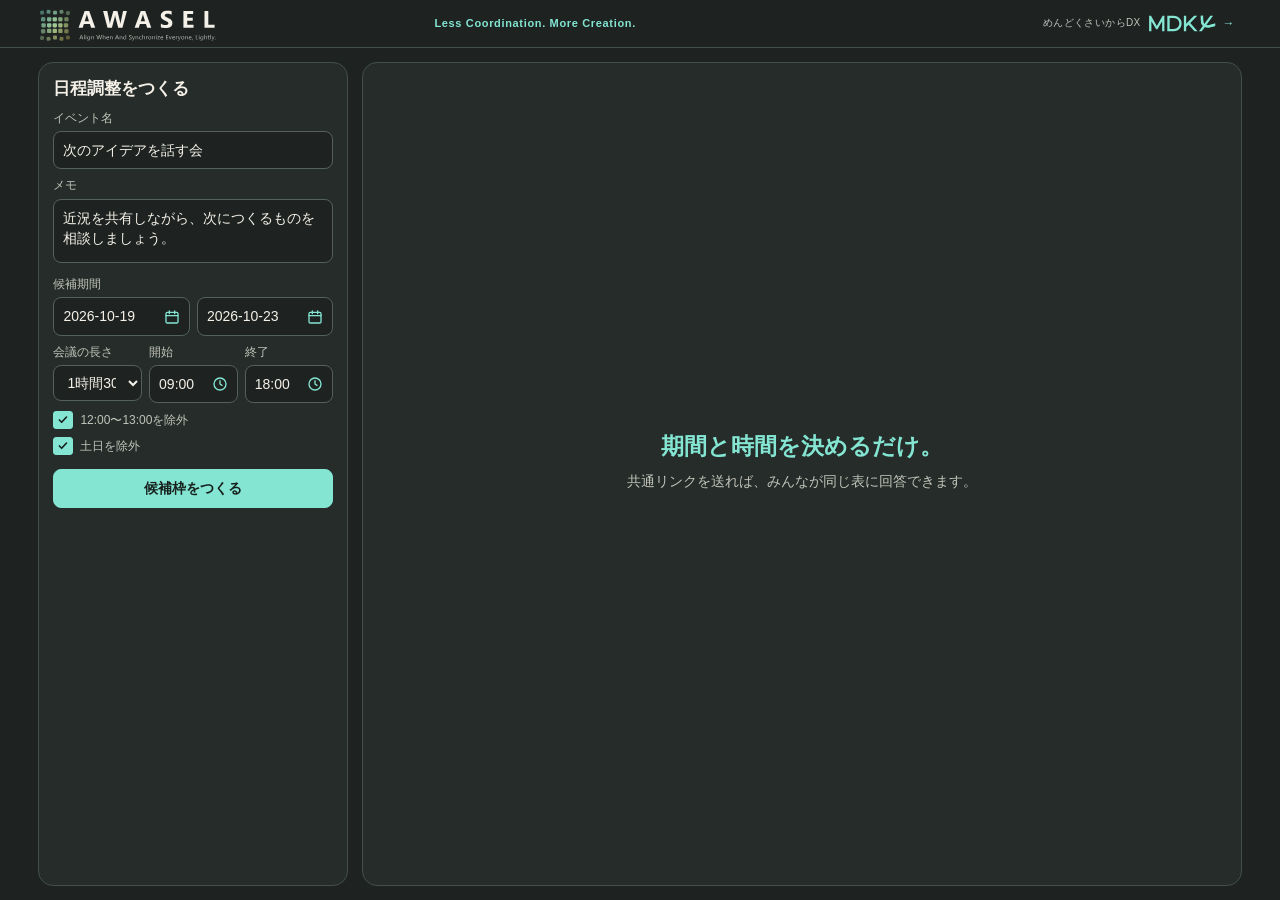
==== commit e6b3b412: "Link AWASEL to the MDKX domain" ====
--- a/index.html
+++ b/index.html
@@ -1,7 +1,7 @@
 <!doctype html>
 <html lang="ja"><head><meta charset="utf-8"><meta name="viewport" content="width=device-width,initial-scale=1,viewport-fit=cover"><meta name="referrer" content="no-referrer"><meta name="theme-color" content="#1e2322"><meta name="apple-mobile-web-app-capable" content="yes"><meta name="apple-mobile-web-app-status-bar-style" content="black-translucent"><meta name="apple-mobile-web-app-title" content="AWASEL"><title>AWASEL | MDKΨ</title><link rel="icon" href="assets/awasel-icon.svg" type="image/svg+xml"><link rel="apple-touch-icon" sizes="180x180" href="assets/apple-touch-icon.png"><link rel="manifest" href="manifest.webmanifest"><link rel="stylesheet" href="styles.css?v=20261016-7"></head>
 <body>
-<header><button type="button" class="home-button" id="homeButton" aria-label="AWASEL ホームへ戻って新しい日程調整をつくる"><img class="brand-lockup" src="assets/awasel-lockup.svg" alt="AWASEL — Align When And Synchronize Everyone, Lightly."></button><span class="tagline">Less Coordination. More Creation.</span><a class="mdkx-link" href="about-v2.html" aria-label="MDKΨについて見る"><span class="mdkx-word">めんどくさいからDX</span><span class="mdkx-mobile">道具箱</span><span class="brand-logo" role="img" aria-label="MDKΨ"></span><b aria-hidden="true">→</b></a></header>
+<header><button type="button" class="home-button" id="homeButton" aria-label="AWASEL ホームへ戻って新しい日程調整をつくる"><img class="brand-lockup" src="assets/awasel-lockup.svg" alt="AWASEL — Align When And Synchronize Everyone, Lightly."></button><span class="tagline">Less Coordination. More Creation.</span><a class="mdkx-link" href="https://mdkx.app/about/" aria-label="MDKΨについて見る"><span class="mdkx-word">めんどくさいからDX</span><span class="mdkx-mobile">道具箱</span><span class="brand-logo" role="img" aria-label="MDKΨ"></span><b aria-hidden="true">→</b></a></header>
 <main>
   <aside class="panel">
     <form id="setupForm">
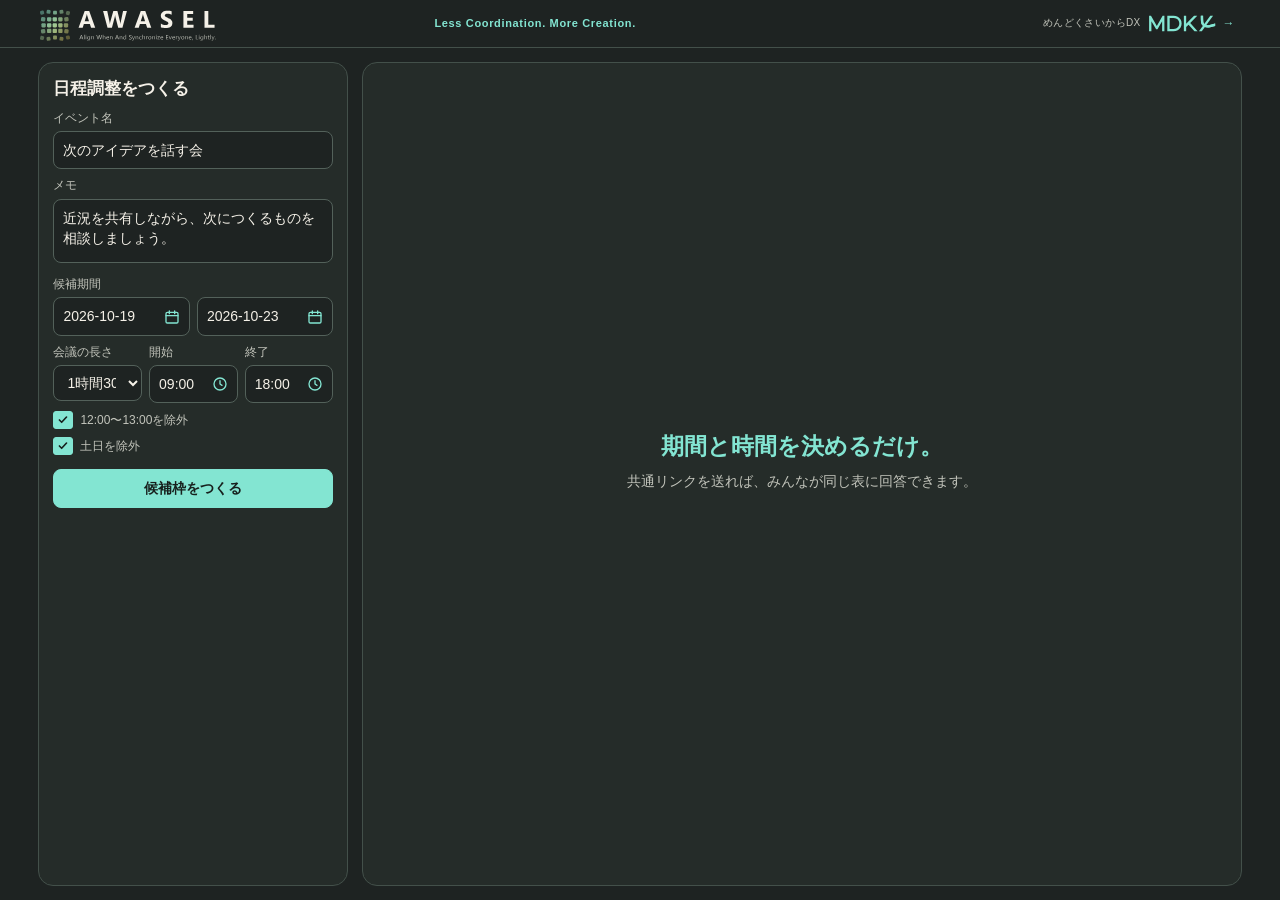
==== commit c7c69396: "Fix Android home and touch behavior" ====
--- a/index.html
+++ b/index.html
@@ -1,5 +1,5 @@
 <!doctype html>
-<html lang="ja"><head><meta charset="utf-8"><meta name="viewport" content="width=device-width,initial-scale=1,viewport-fit=cover"><meta name="referrer" content="no-referrer"><meta name="theme-color" content="#1e2322"><meta name="apple-mobile-web-app-capable" content="yes"><meta name="apple-mobile-web-app-status-bar-style" content="black-translucent"><meta name="apple-mobile-web-app-title" content="AWASEL"><title>AWASEL | MDKΨ</title><link rel="icon" href="assets/awasel-icon.svg" type="image/svg+xml"><link rel="apple-touch-icon" sizes="180x180" href="assets/apple-touch-icon.png"><link rel="manifest" href="manifest.webmanifest"><link rel="stylesheet" href="styles.css?v=20261016-7"></head>
+<html lang="ja"><head><meta charset="utf-8"><meta name="viewport" content="width=device-width,initial-scale=1,viewport-fit=cover"><meta name="referrer" content="no-referrer"><meta name="theme-color" content="#1e2322"><meta name="apple-mobile-web-app-capable" content="yes"><meta name="apple-mobile-web-app-status-bar-style" content="black-translucent"><meta name="apple-mobile-web-app-title" content="AWASEL"><title>AWASEL | MDKΨ</title><link rel="icon" href="assets/awasel-icon.svg" type="image/svg+xml"><link rel="apple-touch-icon" sizes="180x180" href="assets/apple-touch-icon.png"><link rel="manifest" href="manifest.webmanifest"><link rel="stylesheet" href="styles.css?v=20261017-1"></head>
 <body>
 <header><button type="button" class="home-button" id="homeButton" aria-label="AWASEL ホームへ戻って新しい日程調整をつくる"><img class="brand-lockup" src="assets/awasel-lockup.svg" alt="AWASEL — Align When And Synchronize Everyone, Lightly."></button><span class="tagline">Less Coordination. More Creation.</span><a class="mdkx-link" href="https://mdkx.app/about/" aria-label="MDKΨについて見る"><span class="mdkx-word">めんどくさいからDX</span><span class="mdkx-mobile">道具箱</span><span class="brand-logo" role="img" aria-label="MDKΨ"></span><b aria-hidden="true">→</b></a></header>
 <main>
@@ -37,4 +37,4 @@
 <div class="modal" id="timeModal" hidden><section class="time-picker-panel" role="dialog" aria-modal="true" aria-labelledby="timePickerTitle"><div class="modal-head"><h2 id="timePickerTitle"></h2><button type="button" id="cancelTime" aria-label="閉じる">×</button></div><div class="time-select-row"><select id="timeHour" aria-label="時"></select><span>:</span><select id="timeMinute" aria-label="分"><option value="00">00</option><option value="15">15</option><option value="30">30</option><option value="45">45</option></select></div><button type="button" class="primary wide" id="applyTime"></button></section></div>
 <div class="modal" id="textModal" hidden><section role="dialog" aria-modal="true" aria-labelledby="modalTitle"><div class="modal-head"><div><small>コピーしてお使いください</small><h2 id="modalTitle"></h2></div><button type="button" id="closeModal" aria-label="閉じる">×</button></div><pre id="modalBody"></pre><button type="button" class="primary wide" id="copyText">文面をコピー</button><small id="modalNote"></small></section></div>
 <div class="modal" id="deleteModal" hidden><section class="delete-panel" role="dialog" aria-modal="true" aria-labelledby="deleteTitle"><div class="modal-head"><h2 id="deleteTitle">日程調整を削除</h2><button type="button" id="closeDelete" aria-label="閉じる">×</button></div><p id="deleteMessage"></p><small>この端末に保存されたデータが削除されます。</small><div class="delete-actions"><button type="button" id="cancelDelete">キャンセル</button><button type="button" class="danger" id="confirmDelete">削除する</button></div></section></div>
-<script src="app.js?v=20261016-8"></script></body></html>
+<script src="app.js?v=20261017-1"></script></body></html>
--- a/styles.css
+++ b/styles.css
@@ -79,3 +79,4 @@
   .actions{gap:6px;padding-top:6px}
   #notice{margin-top:5px;font-size:12px}
 }
+@media(max-width:600px){.recent-events{grid-template-columns:1fr}}
